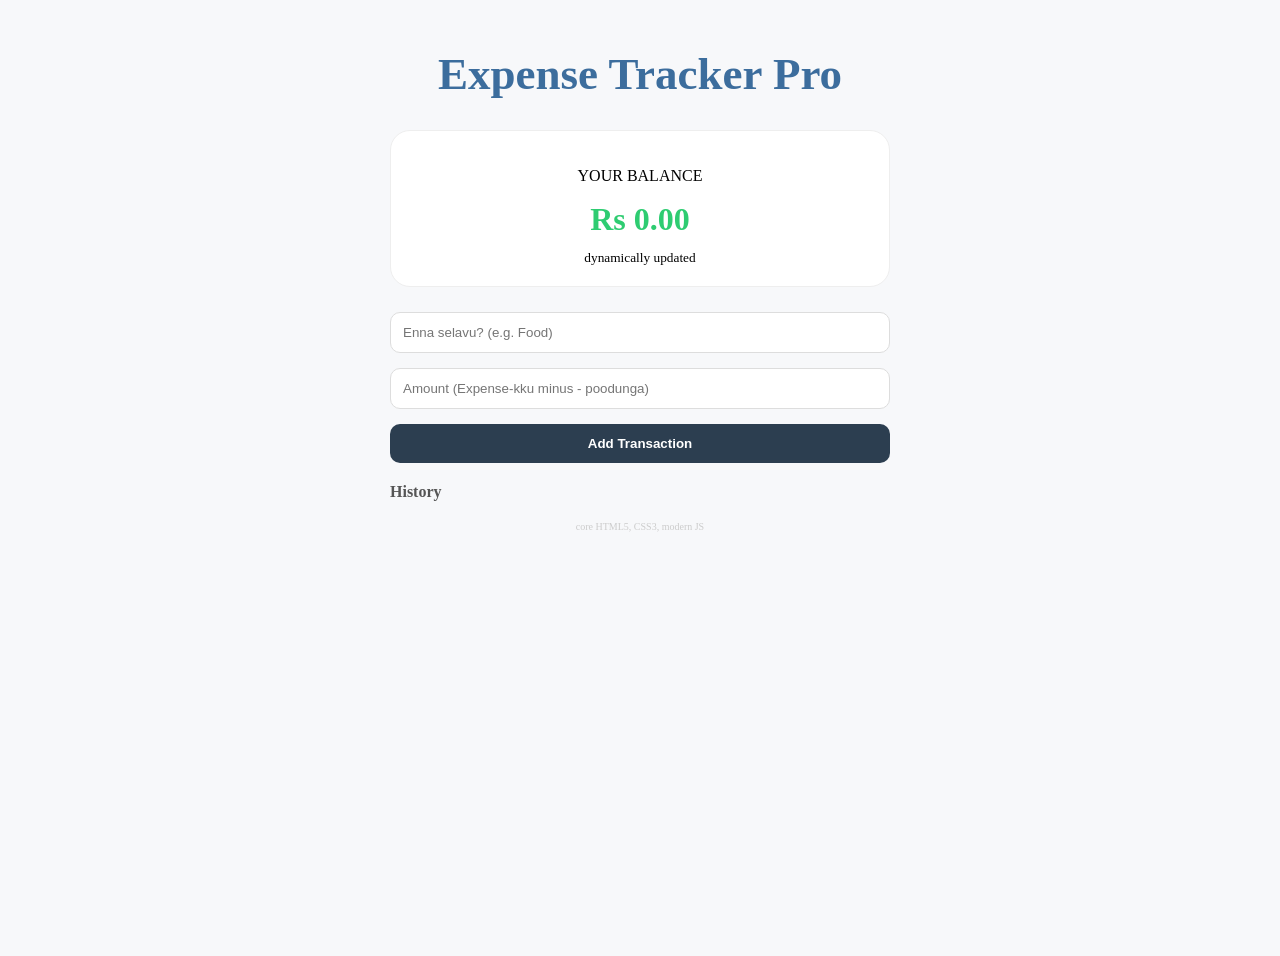
==== index.html @ 7dca4ac0 "Add files via upload" ====
<!DOCTYPE html>
<html lang="en">
<head>
    <meta charset="UTF-8">
    <meta name="viewport" content="width=device-width, initial-scale=1.0">
    <title>Expense Tracker Pro</title>
    <link rel="stylesheet" href="style.css">
</head>
<body>
    <h1 class="main-title">Expense Tracker Pro</h1>
   <div class="main-container">
        <div class="balance-card">
            <p>YOUR BALANCE</p>
            <h1 id="balance">Rs 0.00</h1>
            <small>dynamically updated</small>
        </div>

        <div class="input-form">
            <input type="text" id="text" placeholder="Enna selavu? (e.g. Food)">
            <input type="number" id="amount" placeholder="Amount (Expense-kku minus - poodunga)">
            <button class="add-btn" id="add-transaction">Add Transaction</button>
        </div>

        <h3>History</h3>
        <div class="list-container" id="list">
            </div>

        <p class="footer-text">core HTML5, CSS3, modern JS </p>
    </div>
    
    <script src="script.js"></script>
</body>
</html>
---- style.css ----
{
    margin: 0;
    padding: 0;
    box-sizing: border-box;
    font-family: 'Poppins', sans-serif;
}

body {
    background-color: #f7f8fa;
    min-height: 100vh;
    padding: 20px;
}

.container {
    width: 100%;
    max-width: 400px;
    background: #fff;
    border-radius: 25px;
    padding: 25px;
    box-shadow: 0 15px 35px rgba(0,0,0,0.05);
}

.header {
    display: flex;
    justify-content: space-between;
    align-items: center;
    margin-bottom: 20px;
}

.balance-card {
    background: #fff;
    border: 1px solid #eee;
    border-radius: 20px;
    padding: 20px;
    text-align: center;
    margin-bottom: 25px;
}

.balance-card h1 {
    color: #2ecc71;
    font-size: 32px;
    margin: 10px 0;
}

.input-form {
    display: flex;
    flex-direction: column;
    gap: 15px;
    width: 100%;
    max-width: 400%;
    margin: 20px auto;
}

input {
    width: 100%;
    padding: 12px;
    border: 1px solid #ddd;
    border-radius: 10px;
    box-sizing: border-box;
}

.add-btn {
    padding: 12px;
    background-color: #2c3e50;
    color: white;
    border: none;
    border-radius: 10px;
    cursor: pointer;
    font-weight: bold;
}

.add-btn:active { transform: scale(0.98); }

h3 { margin-bottom: 15px; font-size: 16px; color: #555; }

.item {
    display: flex;
    justify-content: space-between;
    align-items: center;
    padding: 12px;
    background: #fff;
    border: 1px solid #f1f1f1;
    border-radius: 12px;
    margin-bottom: 8px;
}

.icon-text { display: flex; align-items: center; gap: 10px; }

.status-icon {
    width: 24px; height: 24px; border-radius: 6px;
    display: flex; align-items: center; justify-content: center;
    color: white; font-size: 12px;
}

.green { background-color: #2ecc71; }
.red { background-color: #e74c3c; }
.green-text { color: #2ecc71; font-weight: bold; }
.red-text { color: #e74c3c; font-weight: bold; }

.footer-text { text-align: center; font-size: 10px; color: #ccc; margin-top: 20px;
 }
 .main-container{
    max-width: 500px;
    margin: 0 auto;
    padding: 20px;
 }
 
 .main-title{
    text-align: center;
    color: #3c6d9d;
    margin-top: 20px;
    margin-bottom: 10px;
    font-size: 45px;
    font-weight: bold;
 }
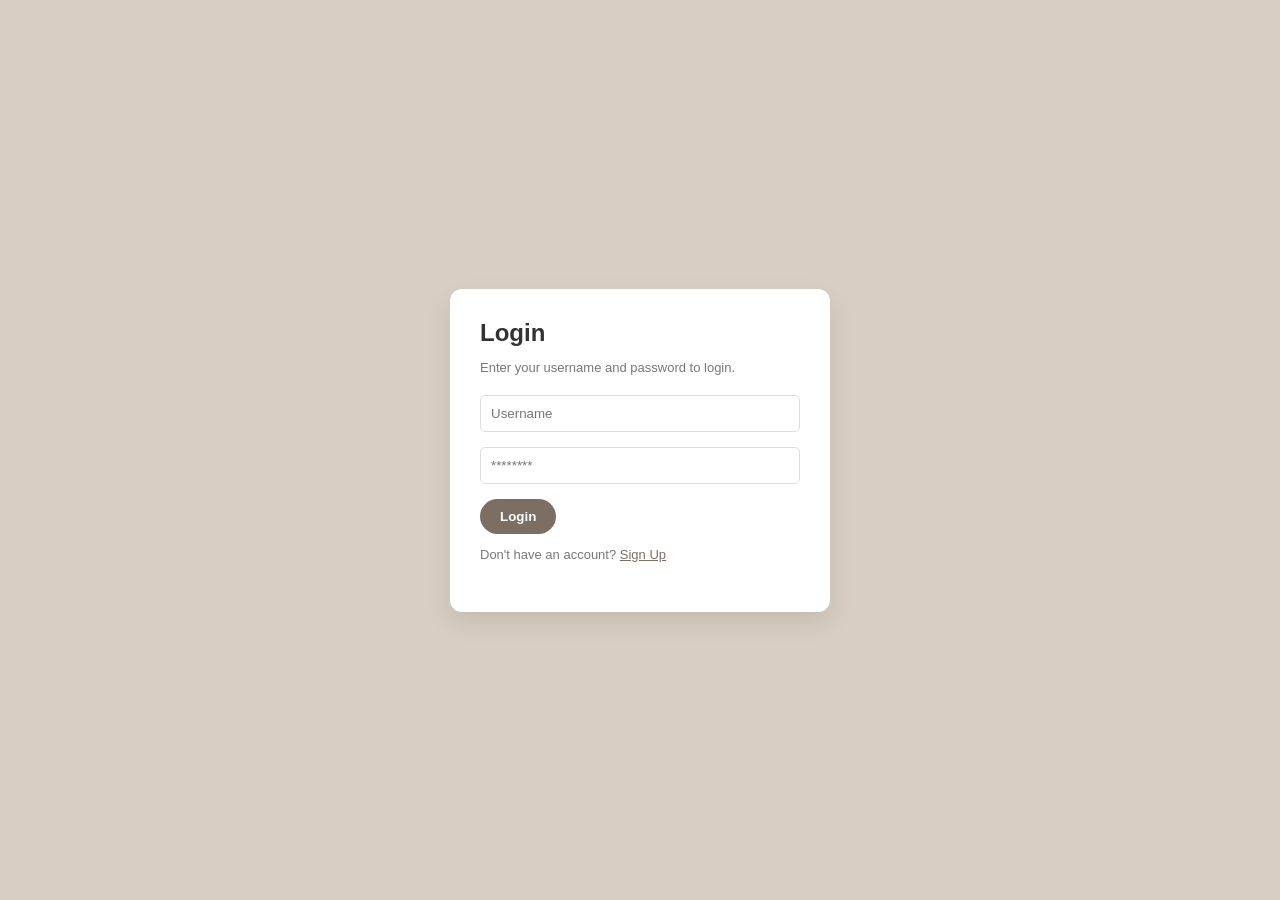
==== commit b1b76a8d: "Add files via upload" ====
--- a/index.html
+++ b/index.html
@@ -1,33 +1,33 @@
- <!DOCTYPE html>
+<!DOCTYPE html>
 <html lang="en">
 <head>
     <meta charset="UTF-8">
     <meta name="viewport" content="width=device-width, initial-scale=1.0">
-    <title>Expense Tracker Pro</title>
-    <link rel="stylesheet" href="style.css">
+    <title>Username Login</title>
+    <link rel="stylesheet" href="login.css">
 </head>
 <body>
-    <h1 class="main-title">Expense Tracker Pro</h1>
-   <div class="main-container">
-        <div class="balance-card">
-            <p>YOUR BALANCE</p>
-            <h1 id="balance">Rs 0.00</h1>
-            <small>dynamically updated</small>
+    <div class="container">
+        <div class="form-box" id="loginBox">
+            <h2>Login</h2>
+            <p>Enter your username and password to login.</p>
+            <input type="text" id="loginUser" placeholder="Username">
+            <input type="password" id="loginPassword" placeholder="********">
+            <button onclick="login()">Login</button>
+            <p>Don't have an account? <span onclick="toggleForm()">Sign Up</span></p>
         </div>
 
-        <div class="input-form">
-            <input type="text" id="text" placeholder="Enna selavu? (e.g. Food)">
-            <input type="number" id="amount" placeholder="Amount (Expense-kku minus - poodunga)">
-            <button class="add-btn" id="add-transaction">Add Transaction</button>
+        <div class="form-box" id="signupBox" style="display: none;">
+            <h2>Create Account</h2>
+            <p>Choose a unique username and password.</p>
+            <input type="text" id="newFullname" placeholder="Full Name">
+            <input type="text" id="newUser" placeholder="Choose Username">
+            <input type="password" id="newPassword" placeholder="Password">
+            <input type="password" id="confirmPassword" placeholder="Confirm Password">
+            <button onclick="signup()">Sign Up</button>
+            <p>Already have an account? <span onclick="toggleForm()">Login</span></p>
         </div>
-
-        <h3>History</h3>
-        <div class="list-container" id="list">
-            </div>
-
-        <p class="footer-text">core HTML5, CSS3, modern JS </p>
     </div>
-    
-    <script src="script.js"></script>
+    <script src="login.js"></script>
 </body>
 </html>
--- a/login.css
+++ b/login.css
@@ -0,0 +1,42 @@
+body {
+    background-color: #d8cfc4;
+    font-family: 'Segoe UI', Tahoma, Geneva, Verdana, sans-serif;
+    display: flex;
+    justify-content: center;
+    align-items: center;
+    height: 100vh;
+    margin: 0;
+}
+
+.form-box {
+    background: white;
+    padding: 30px;
+    border-radius: 12px;
+    box-shadow: 0 10px 25px rgba(0,0,0,0.1);
+    width: 320px;
+    text-align: left;
+}
+
+h2 { margin: 0 0 10px 0; font-size: 24px; color: #333; }
+p { font-size: 13px; color: #777; margin-bottom: 20px; }
+
+input {
+    width: 100%;
+    padding: 10px;
+    margin-bottom: 15px;
+    border: 1px solid #ddd;
+    border-radius: 5px;
+    box-sizing: border-box; /* padding box kulla irukka */
+}
+
+button {
+    background-color: #7c6e63;
+    color: white;
+    border: none;
+    padding: 10px 20px;
+    border-radius: 20px;
+    cursor: pointer;
+    font-weight: bold;
+}
+
+span { color: #7c6e63; cursor: pointer; text-decoration: underline; }
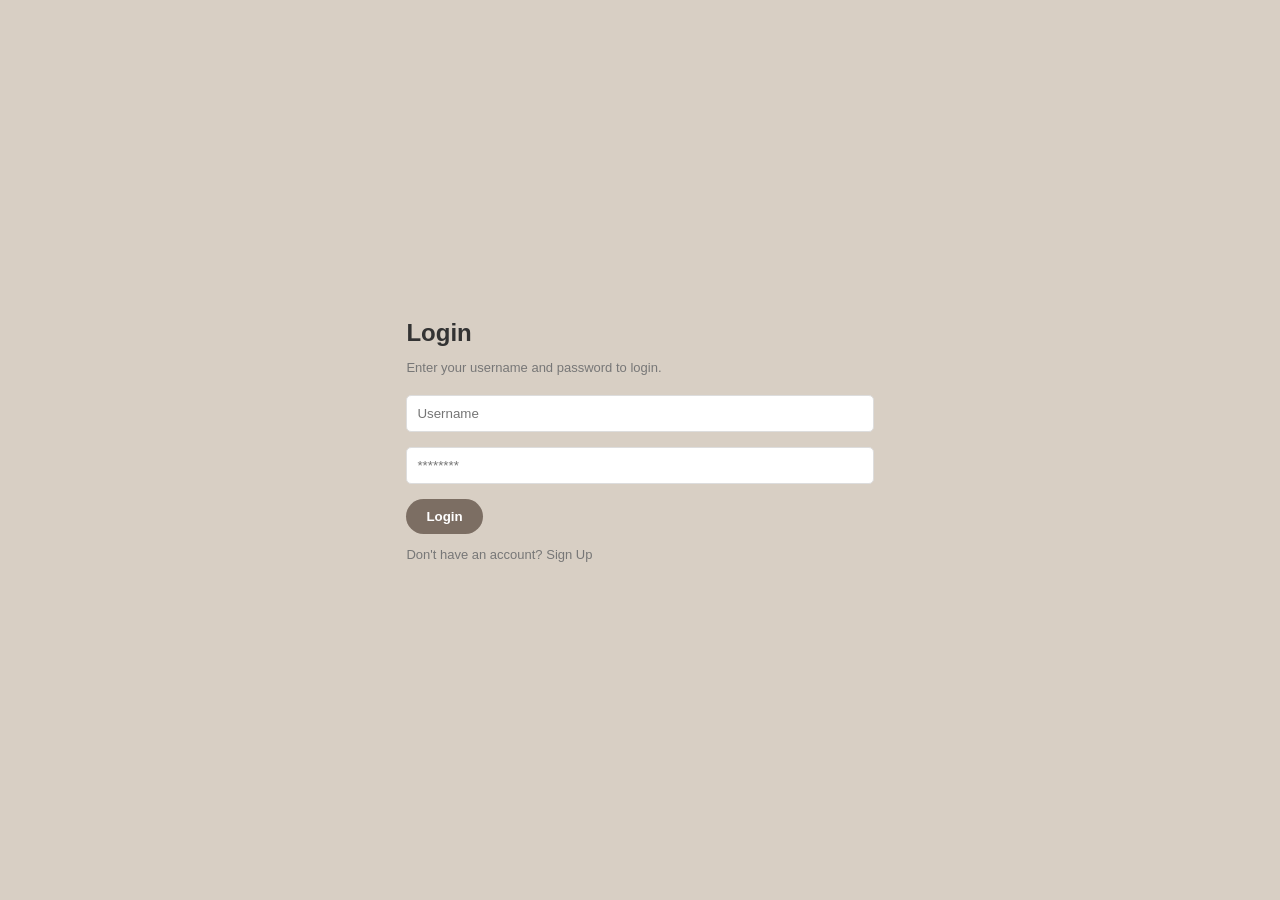
==== commit f338ef6d: "Add files via upload" ====
--- a/index.html
+++ b/index.html
@@ -1,7 +1,7 @@
 <!DOCTYPE html>
 <html lang="en">
 <head>
-    <meta charset="UTF-8">
+    
     <meta name="viewport" content="width=device-width, initial-scale=1.0">
     <title>Username Login</title>
     <link rel="stylesheet" href="login.css">
--- a/login.css
+++ b/login.css
@@ -8,7 +8,7 @@
     margin: 0;
 }
 
-.form-box {
+.main-container {
     background: white;
     padding: 30px;
     border-radius: 12px;
@@ -39,4 +39,3 @@
     font-weight: bold;
 }
 
-span { color: #7c6e63; cursor: pointer; text-decoration: underline; }
